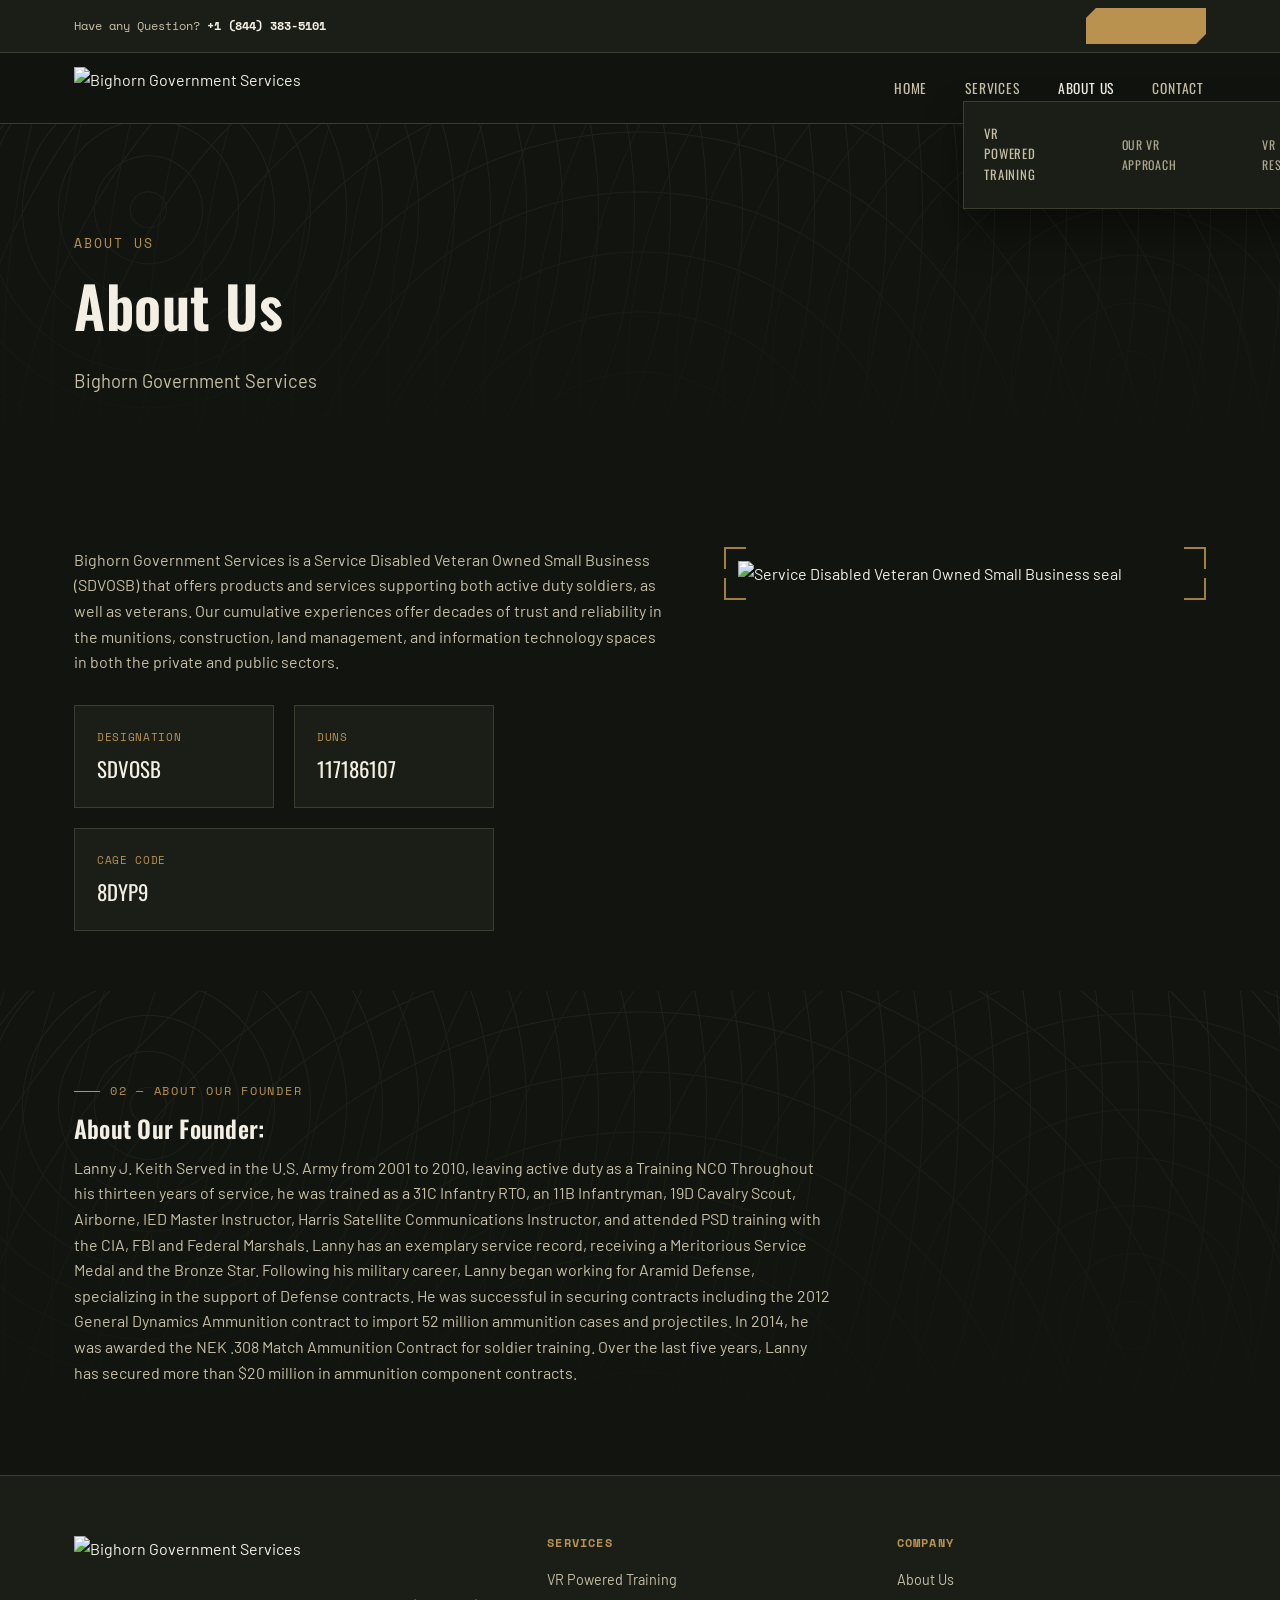
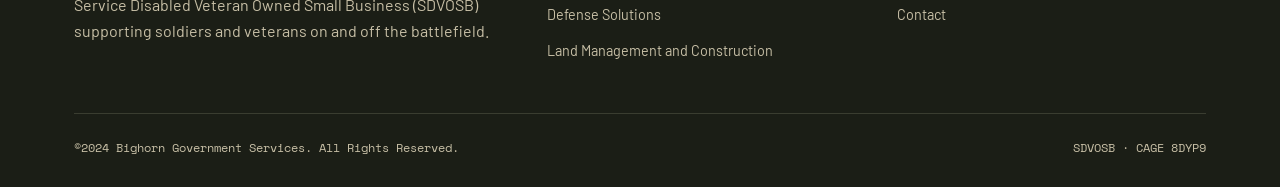
==== site/about-us.html @ 2b909443 "Bighorn v1: engagement scaffold + full mockup (8 pages, restyle only, verbatim copy)" ====
<!doctype html>
<html lang="en">
<head>
<meta charset="UTF-8">
<meta name="viewport" content="width=device-width, initial-scale=1">
<title>About Us &#8211; Bighorn Government Services</title>
<link rel="icon" href="https://bighorngov.com/wp-content/uploads/2019/12/favicon.png">
<link rel="stylesheet" href="assets/css/style.css">
</head>
<body>
  <div class="topbar">
    <div class="container">
      <span>Have any Question? <strong style="color:var(--paper)">+1 (844) 383-5101</strong></span>
      <a href="contact.html" class="btn btn-primary" style="padding:8px 16px;font-size:0.7rem;">Contact Us</a>
    </div>
  </div>
  <header class="site-header">
    <div class="container">
      <a href="index.html" class="brand">
        <img src="https://bighorngov.com/wp-content/uploads/2019/12/Bighorn-Site-Logo.png" alt="Bighorn Government Services">
      </a>
      <button class="nav-toggle" aria-label="Toggle navigation" aria-expanded="false">MENU</button>
      <nav class="main-nav">
        <ul>
          <li><a href="index.html" class="">Home</a></li>
          <li class="has-flyout">
            <a href="vrpt.html" class="">Services</a>
            <ul class="flyout">
              <li><a href="vrpt.html" class="">VR Powered Training</a></li>
              <li><a href="our-vr-approach.html" class="sub ">Our VR Approach</a></li>
              <li><a href="vrr.html" class="sub ">VR Resources</a></li>
              <li><a href="defense-solutions.html" class="">Defense Solutions</a></li>
              <li><a href="construction-and-land-management.html" class="">Land Management and Construction</a></li>
            </ul>
          </li>
          <li><a href="about-us.html" class="active">About Us</a></li>
          <li><a href="contact.html" class="">Contact</a></li>
        </ul>
      </nav>
    </div>
  </header>


  <section class="hero topo">
    <div class="container">
      <div class="hero-kicker">About Us</div>
      <h1>About Us</h1>
      <p class="lede">Bighorn Government Services</p>
    </div>
  </section>

  <section class="section-tight">
    <div class="container two-col">
      <div>
        <p>Bighorn Government Services is a Service Disabled Veteran Owned Small Business (SDVOSB) that offers products and services supporting both active duty soldiers, as well as veterans. Our cumulative experiences offer decades of trust and reliability in the munitions, construction, land management, and information technology spaces in both the private and public sectors.</p>
        <div class="fact-grid" style="grid-template-columns:repeat(2,1fr);max-width:420px;">
          <div class="fact"><div class="fact-label">Designation</div><div class="fact-value">SDVOSB</div></div>
          <div class="fact"><div class="fact-label">DUNS</div><div class="fact-value">117186107</div></div>
          <div class="fact" style="grid-column:1/-1;"><div class="fact-label">CAGE Code</div><div class="fact-value">8DYP9</div></div>
        </div>
      </div>
      <div class="reticle">
        <span class="corner tl"></span><span class="corner tr"></span><span class="corner bl"></span><span class="corner br"></span>
        <img src="https://bighorngov.com/wp-content/uploads/2019/12/sdv-300x300.jpg" alt="Service Disabled Veteran Owned Small Business seal">
      </div>
    </div>
  </section>

  <section class="topo">
    <div class="container">
      <div class="sec-label">02 &mdash; About Our Founder</div>
      <h2>About Our Founder:</h2>
      <p style="max-width:760px;">Lanny J. Keith Served in the U.S. Army from 2001 to 2010, leaving active duty as a Training NCO Throughout his thirteen years of service, he was trained as a 31C Infantry RTO, an 11B Infantryman, 19D Cavalry Scout, Airborne, IED Master Instructor, Harris Satellite Communications Instructor, and attended PSD training with the CIA, FBI and Federal Marshals. Lanny has an exemplary service record, receiving a Meritorious Service Medal and the Bronze Star. Following his military career, Lanny began working for Aramid Defense, specializing in the support of Defense contracts. He was successful in securing contracts including the 2012 General Dynamics Ammunition contract to import 52 million ammunition cases and projectiles. In 2014, he was awarded the NEK .308 Match Ammunition Contract for soldier training. Over the last five years, Lanny has secured more than $20 million in ammunition component contracts.</p>
    </div>
  </section>

  <footer class="site-footer">
    <div class="container">
      <div class="footer-grid">
        <div>
          <img src="https://bighorngov.com/wp-content/uploads/2019/12/Bighorn-Site-Logo.png" alt="Bighorn Government Services" style="height:40px;margin-bottom:16px;">
          <p>Service Disabled Veteran Owned Small Business (SDVOSB) supporting soldiers and veterans on and off the battlefield.</p>
        </div>
        <div>
          <h4>Services</h4>
          <ul>
            <li><a href="vrpt.html">VR Powered Training</a></li>
            <li><a href="defense-solutions.html">Defense Solutions</a></li>
            <li><a href="construction-and-land-management.html">Land Management and Construction</a></li>
          </ul>
        </div>
        <div>
          <h4>Company</h4>
          <ul>
            <li><a href="about-us.html">About Us</a></li>
            <li><a href="contact.html">Contact</a></li>
          </ul>
        </div>
      </div>
      <div class="footer-bottom">
        <span>&copy;2024 Bighorn Government Services. All Rights Reserved.</span>
        <span>SDVOSB &middot; CAGE 8DYP9</span>
      </div>
    </div>
  </footer>
  <script src="assets/js/main.js"></script>
</body>
</html>
---- site/assets/css/style.css ----
/* ==========================================================================
   Bighorn Government Services — Design System
   "Field brief / survey map" — topo contour lines + targeting reticle
   ========================================================================== */

@import url('https://fonts.googleapis.com/css2?family=Oswald:wght@500;600;700&family=Barlow:wght@400;500;600&family=Space+Mono:wght@400;700&display=swap');

:root {
  --bg-deep: #12140F;
  --bg-panel: #1B1E16;
  --bg-panel-2: #21251A;
  --brass: #B9924F;
  --brass-bright: #D4AC6E;
  --sand: #C7BFA6;
  --paper: #F3EFE4;
  --rust: #A8461F;
  --rust-bright: #C0552A;
  --line: #3A3D30;
  --line-soft: rgba(199, 191, 166, 0.14);

  --font-display: 'Oswald', sans-serif;
  --font-body: 'Barlow', sans-serif;
  --font-mono: 'Space Mono', monospace;

  --cut: 10px;
  --max: 1180px;
}

* { box-sizing: border-box; }
html { scroll-behavior: smooth; }

body {
  margin: 0;
  background: var(--bg-deep);
  color: var(--paper);
  font-family: var(--font-body);
  font-size: 16px;
  line-height: 1.6;
  -webkit-font-smoothing: antialiased;
}

@media (prefers-reduced-motion: reduce) {
  html { scroll-behavior: auto; }
  * { animation-duration: 0.01ms !important; transition-duration: 0.01ms !important; }
}

img { max-width: 100%; display: block; }
a { color: inherit; text-decoration: none; }

h1, h2, h3, h4 {
  font-family: var(--font-display);
  font-weight: 600;
  margin: 0 0 0.5em;
  line-height: 1.15;
  color: var(--paper);
  letter-spacing: 0.01em;
}

p { margin: 0 0 1em; color: var(--sand); }
p:last-child { margin-bottom: 0; }

.container {
  max-width: var(--max);
  margin: 0 auto;
  padding: 0 24px;
}

/* Focus visibility */
a:focus-visible, button:focus-visible, input:focus-visible, textarea:focus-visible, select:focus-visible {
  outline: 2px solid var(--brass-bright);
  outline-offset: 3px;
}

/* --------------------------------------------------------------------------
   Section labels — field-manual numbering
   -------------------------------------------------------------------------- */
.sec-label {
  font-family: var(--font-mono);
  font-size: 0.78rem;
  letter-spacing: 0.14em;
  text-transform: uppercase;
  color: var(--brass);
  display: flex;
  align-items: center;
  gap: 10px;
  margin-bottom: 14px;
}
.sec-label::before {
  content: '';
  width: 26px;
  height: 1px;
  background: var(--brass);
  display: inline-block;
}

.eyebrow {
  font-family: var(--font-mono);
  font-size: 0.72rem;
  letter-spacing: 0.16em;
  text-transform: uppercase;
  color: var(--sand);
}

/* --------------------------------------------------------------------------
   Topo contour background — signature texture
   -------------------------------------------------------------------------- */
.topo {
  position: relative;
  isolation: isolate;
  overflow: hidden;
}
.topo::before {
  content: '';
  position: absolute;
  inset: -10%;
  z-index: -1;
  opacity: 0.10;
  background-image:
    repeating-radial-gradient(circle at 18% 28%, transparent 0px, transparent 17px, var(--sand) 18px, transparent 19px, transparent 36px),
    repeating-radial-gradient(circle at 82% 66%, transparent 0px, transparent 23px, var(--brass) 24px, transparent 25px, transparent 48px),
    repeating-radial-gradient(circle at 50% 100%, transparent 0px, transparent 30px, var(--sand) 31px, transparent 32px, transparent 60px);
}
.topo::after {
  content: '';
  position: absolute;
  inset: 0;
  z-index: -1;
  background: linear-gradient(180deg, rgba(18,20,15,0.2) 0%, var(--bg-deep) 92%);
}

/* --------------------------------------------------------------------------
   Targeting-reticle corner frame — the signature element
   -------------------------------------------------------------------------- */
.reticle {
  position: relative;
  padding: 14px;
}
.reticle .corner {
  position: absolute;
  width: 22px;
  height: 22px;
  border: 2px solid var(--brass);
  opacity: 0.85;
}
.reticle .corner.tl { top: 0; left: 0; border-right: none; border-bottom: none; }
.reticle .corner.tr { top: 0; right: 0; border-left: none; border-bottom: none; }
.reticle .corner.bl { bottom: 0; left: 0; border-right: none; border-top: none; }
.reticle .corner.br { bottom: 0; right: 0; border-left: none; border-top: none; }
.reticle .frame-inner {
  clip-path: polygon(var(--cut) 0, 100% 0, 100% calc(100% - var(--cut)), calc(100% - var(--cut)) 100%, 0 100%, 0 var(--cut));
  overflow: hidden;
  background: var(--bg-panel);
}

/* --------------------------------------------------------------------------
   Buttons
   -------------------------------------------------------------------------- */
.btn {
  display: inline-flex;
  align-items: center;
  gap: 10px;
  font-family: var(--font-display);
  font-weight: 600;
  font-size: 0.85rem;
  letter-spacing: 0.08em;
  text-transform: uppercase;
  padding: 15px 28px;
  border: 1px solid transparent;
  clip-path: polygon(10px 0, 100% 0, 100% calc(100% - 10px), calc(100% - 10px) 100%, 0 100%, 0 10px);
  cursor: pointer;
  transition: background 0.2s ease, color 0.2s ease, border-color 0.2s ease, transform 0.15s ease;
}
.btn-primary { background: var(--brass); color: var(--bg-deep); }
.btn-primary:hover { background: var(--brass-bright); transform: translateY(-1px); }
.btn-outline { background: transparent; color: var(--paper); border-color: var(--sand); }
.btn-outline:hover { border-color: var(--brass); color: var(--brass-bright); }
.btn-rust { background: var(--rust); color: var(--paper); }
.btn-rust:hover { background: var(--rust-bright); }
.btn::after { content: '\2192'; font-family: var(--font-body); }

/* --------------------------------------------------------------------------
   Header / Nav
   -------------------------------------------------------------------------- */
.topbar {
  background: var(--bg-panel);
  border-bottom: 1px solid var(--line);
  font-family: var(--font-mono);
  font-size: 0.78rem;
}
.topbar .container {
  display: flex;
  justify-content: space-between;
  align-items: center;
  padding-top: 8px;
  padding-bottom: 8px;
  color: var(--sand);
}
.topbar a { color: var(--brass); }

.site-header {
  position: sticky;
  top: 0;
  z-index: 50;
  background: rgba(18, 20, 15, 0.94);
  backdrop-filter: blur(6px);
  border-bottom: 1px solid var(--line);
}
.site-header .container {
  display: flex;
  align-items: center;
  justify-content: space-between;
  padding-top: 14px;
  padding-bottom: 14px;
  gap: 24px;
}
.brand { display: flex; align-items: center; gap: 12px; }
.brand img { height: 42px; width: auto; }

.nav-toggle {
  display: none;
  background: transparent;
  border: 1px solid var(--line);
  color: var(--paper);
  padding: 8px 10px;
  font-family: var(--font-mono);
  cursor: pointer;
}

.main-nav ul {
  list-style: none;
  display: flex;
  align-items: center;
  gap: 34px;
  margin: 0;
  padding: 0;
}
.main-nav > ul { position: relative; }
.main-nav a {
  font-family: var(--font-display);
  font-size: 0.85rem;
  letter-spacing: 0.06em;
  text-transform: uppercase;
  color: var(--sand);
  padding: 6px 2px;
  border-bottom: 2px solid transparent;
  transition: color 0.2s ease, border-color 0.2s ease;
}
.main-nav a:hover, .main-nav a.active { color: var(--paper); border-color: var(--brass); }

.has-flyout { position: relative; }
.flyout {
  display: none;
  position: absolute;
  top: 100%;
  left: 0;
  margin-top: 14px;
  background: var(--bg-panel);
  border: 1px solid var(--line);
  min-width: 260px;
  padding: 10px 0;
  box-shadow: 0 20px 40px rgba(0,0,0,0.4);
}
.has-flyout:hover .flyout,
.has-flyout:focus-within .flyout { display: block; }
.flyout li { width: 100%; }
.flyout a {
  display: block;
  padding: 12px 20px;
  border-bottom: none;
  font-size: 0.8rem;
}
.flyout a:hover { background: var(--bg-panel-2); }
.flyout .sub { padding-left: 32px; opacity: 0.85; font-size: 0.75rem; }

.header-cta { display: flex; align-items: center; gap: 20px; }
.header-phone { font-family: var(--font-mono); font-size: 0.85rem; color: var(--sand); white-space: nowrap; }

/* --------------------------------------------------------------------------
   Hero
   -------------------------------------------------------------------------- */
.hero {
  padding: 110px 0 90px;
  position: relative;
}
.hero-kicker {
  font-family: var(--font-mono);
  color: var(--brass);
  letter-spacing: 0.16em;
  text-transform: uppercase;
  font-size: 0.8rem;
  margin-bottom: 18px;
}
.hero h1 {
  font-size: clamp(2.3rem, 5vw, 3.6rem);
  max-width: 820px;
}
.hero .lede {
  max-width: 620px;
  font-size: 1.15rem;
  color: var(--sand);
}
.hero-actions { display: flex; gap: 16px; margin-top: 34px; flex-wrap: wrap; }
.hero-badge-row { display: flex; gap: 40px; margin-top: 56px; flex-wrap: wrap; }
.hero-badge { font-family: var(--font-mono); font-size: 0.78rem; color: var(--sand); border-left: 2px solid var(--brass); padding-left: 14px; }

/* --------------------------------------------------------------------------
   Pillar / service cards
   -------------------------------------------------------------------------- */
.pillars {
  display: grid;
  grid-template-columns: repeat(3, 1fr);
  gap: 24px;
}
.pillar {
  background: var(--bg-panel);
  border: 1px solid var(--line);
  clip-path: polygon(var(--cut) 0, 100% 0, 100% calc(100% - var(--cut)), calc(100% - var(--cut)) 100%, 0 100%, 0 var(--cut));
  padding: 34px 30px;
  display: flex;
  flex-direction: column;
  gap: 14px;
}
.pillar img { width: 46px; height: 46px; object-fit: contain; margin-bottom: 6px; }
.pillar h3 { font-size: 1.3rem; }
.pillar .naics {
  font-family: var(--font-mono);
  font-size: 0.72rem;
  color: var(--brass);
  letter-spacing: 0.04em;
  margin-top: auto;
  padding-top: 14px;
  border-top: 1px solid var(--line);
}
.pillar a.pillar-link {
  font-family: var(--font-display);
  font-size: 0.78rem;
  letter-spacing: 0.08em;
  text-transform: uppercase;
  color: var(--paper);
}
.pillar a.pillar-link::after { content: ' \2192'; color: var(--brass); }

/* --------------------------------------------------------------------------
   Generic sections / panels
   -------------------------------------------------------------------------- */
section { padding: 90px 0; }
.section-tight { padding: 60px 0; }
.panel {
  background: var(--bg-panel);
  border: 1px solid var(--line);
  padding: 48px;
  clip-path: polygon(var(--cut) 0, 100% 0, 100% calc(100% - var(--cut)), calc(100% - var(--cut)) 100%, 0 100%, 0 var(--cut));
}

.two-col {
  display: grid;
  grid-template-columns: 1.1fr 0.9fr;
  gap: 60px;
  align-items: start;
}

.bullet-list { list-style: none; margin: 0; padding: 0; display: grid; gap: 12px; }
.bullet-list li {
  color: var(--sand);
  padding-left: 22px;
  position: relative;
}
.bullet-list li::before {
  content: '';
  position: absolute;
  left: 0;
  top: 9px;
  width: 8px;
  height: 8px;
  background: var(--brass);
  clip-path: polygon(50% 0, 100% 50%, 50% 100%, 0 50%);
}

.divider { height: 1px; background: var(--line); margin: 60px 0; border: none; }

/* --------------------------------------------------------------------------
   Tabs (VR Powered Training "why VR" section)
   -------------------------------------------------------------------------- */
.tabs { border-top: 1px solid var(--line); margin-top: 40px; }
.tab-list { display: flex; gap: 4px; flex-wrap: wrap; margin-top: -1px; }
.tab-btn {
  font-family: var(--font-display);
  font-size: 0.82rem;
  letter-spacing: 0.04em;
  text-transform: uppercase;
  background: transparent;
  border: none;
  border-top: 3px solid transparent;
  color: var(--sand);
  padding: 20px 22px 20px 0;
  cursor: pointer;
  text-align: left;
}
.tab-btn.active { color: var(--brass-bright); border-top-color: var(--brass); }
.tab-panels { padding: 26px 0 0; max-width: 640px; }
.tab-panel { display: none; }
.tab-panel.active { display: block; }

/* --------------------------------------------------------------------------
   Stat counters
   -------------------------------------------------------------------------- */
.stat-row {
  display: grid;
  grid-template-columns: repeat(3, 1fr);
  gap: 24px;
  margin-top: 40px;
}
.stat {
  text-align: center;
  border: 1px solid var(--line);
  padding: 34px 20px;
  background: var(--bg-panel);
}
.stat .num {
  font-family: var(--font-display);
  font-size: 3rem;
  color: var(--brass);
  font-weight: 700;
}
.stat .label { font-family: var(--font-mono); font-size: 0.78rem; color: var(--sand); text-transform: uppercase; letter-spacing: 0.06em; margin-top: 8px; }

/* --------------------------------------------------------------------------
   Process steps (Our VR Approach)
   -------------------------------------------------------------------------- */
.steps { display: grid; gap: 0; margin-top: 20px; }
.step {
  display: grid;
  grid-template-columns: 90px 1fr;
  gap: 28px;
  padding: 34px 0;
  border-bottom: 1px solid var(--line);
}
.step:first-child { border-top: 1px solid var(--line); }
.step .step-num { font-family: var(--font-mono); font-size: 1.6rem; color: var(--brass); }
.step h3 { font-size: 1.25rem; margin-bottom: 10px; }

/* --------------------------------------------------------------------------
   Resource cards (VR Resources)
   -------------------------------------------------------------------------- */
.resource-grid {
  display: grid;
  grid-template-columns: repeat(3, 1fr);
  gap: 26px;
  margin-top: 40px;
}
.resource-card {
  background: var(--bg-panel);
  border: 1px solid var(--line);
  display: flex;
  flex-direction: column;
}
.resource-card img { aspect-ratio: 4/3; object-fit: cover; width: 100%; }
.resource-card .rc-body { padding: 22px; display: flex; flex-direction: column; gap: 10px; flex: 1; }
.resource-card .rc-date { font-family: var(--font-mono); font-size: 0.7rem; color: var(--brass); text-transform: uppercase; }
.resource-card h3 { font-size: 1.05rem; }
.resource-card .rc-link { margin-top: auto; font-family: var(--font-display); font-size: 0.75rem; letter-spacing: 0.08em; text-transform: uppercase; color: var(--brass); }

/* --------------------------------------------------------------------------
   Quote / closing band
   -------------------------------------------------------------------------- */
.quote-band { text-align: center; }
.quote-band .eyebrow { display: block; margin-bottom: 12px; }
.quote-band h2 { font-size: clamp(1.7rem, 3.4vw, 2.4rem); max-width: 760px; margin: 0 auto 22px; }
.quote-band p { max-width: 680px; margin: 0 auto; }
.quote-band img { margin: 40px auto 0; width: 120px; }

/* --------------------------------------------------------------------------
   About / team-style facts
   -------------------------------------------------------------------------- */
.fact-grid { display: grid; grid-template-columns: repeat(3, 1fr); gap: 20px; margin: 30px 0 0; }
.fact { border: 1px solid var(--line); padding: 22px; background: var(--bg-panel); }
.fact .fact-label { font-family: var(--font-mono); font-size: 0.7rem; color: var(--brass); text-transform: uppercase; letter-spacing: 0.06em; }
.fact .fact-value { font-family: var(--font-display); font-size: 1.3rem; margin-top: 6px; }

/* --------------------------------------------------------------------------
   Contact page
   -------------------------------------------------------------------------- */
.contact-grid { display: grid; grid-template-columns: 0.9fr 1.1fr; gap: 60px; }
.contact-info-list { display: grid; gap: 26px; margin-top: 30px; }
.contact-info-list .ci-label { font-family: var(--font-mono); font-size: 0.72rem; color: var(--brass); text-transform: uppercase; letter-spacing: 0.08em; margin-bottom: 6px; }
.contact-info-list .ci-value { font-family: var(--font-display); font-size: 1.15rem; }

.map-frame { border: 1px solid var(--line); margin-top: 30px; }
.map-frame iframe { width: 100%; height: 260px; border: 0; filter: grayscale(0.4) invert(0.92) contrast(0.9); }

.form-field { margin-bottom: 20px; }
.form-field label {
  display: block;
  font-family: var(--font-mono);
  font-size: 0.72rem;
  letter-spacing: 0.08em;
  text-transform: uppercase;
  color: var(--sand);
  margin-bottom: 8px;
}
.form-field input, .form-field textarea, .form-field select {
  width: 100%;
  background: var(--bg-deep);
  border: 1px solid var(--line);
  color: var(--paper);
  padding: 13px 14px;
  font-family: var(--font-body);
  font-size: 0.95rem;
}
.form-field textarea { resize: vertical; min-height: 120px; }
.checkbox-row { display: flex; flex-wrap: wrap; gap: 18px; }
.checkbox-row label {
  display: flex;
  align-items: center;
  gap: 8px;
  font-family: var(--font-body);
  font-size: 0.9rem;
  color: var(--sand);
  text-transform: none;
  letter-spacing: 0;
}

/* --------------------------------------------------------------------------
   Footer
   -------------------------------------------------------------------------- */
.site-footer {
  border-top: 1px solid var(--line);
  padding: 60px 0 30px;
  background: var(--bg-panel);
}
.footer-grid {
  display: grid;
  grid-template-columns: 1.4fr 1fr 1fr;
  gap: 40px;
}
.footer-grid h4 {
  font-family: var(--font-mono);
  font-size: 0.75rem;
  letter-spacing: 0.1em;
  text-transform: uppercase;
  color: var(--brass);
  margin-bottom: 16px;
}
.footer-grid ul { list-style: none; margin: 0; padding: 0; display: grid; gap: 10px; }
.footer-grid a { color: var(--sand); font-size: 0.9rem; }
.footer-grid a:hover { color: var(--brass-bright); }
.footer-bottom {
  margin-top: 50px;
  padding-top: 24px;
  border-top: 1px solid var(--line);
  font-family: var(--font-mono);
  font-size: 0.75rem;
  color: var(--sand);
  display: flex;
  justify-content: space-between;
  flex-wrap: wrap;
  gap: 10px;
}

/* --------------------------------------------------------------------------
   Responsive
   -------------------------------------------------------------------------- */
@media (max-width: 980px) {
  .pillars, .stat-row, .resource-grid, .fact-grid { grid-template-columns: 1fr 1fr; }
  .two-col, .contact-grid, .footer-grid { grid-template-columns: 1fr; }
  .footer-grid { gap: 30px; }
}

@media (max-width: 760px) {
  .nav-toggle { display: inline-block; }
  .main-nav {
    display: none;
    position: absolute;
    top: 100%;
    left: 0;
    right: 0;
    background: var(--bg-panel);
    border-bottom: 1px solid var(--line);
    padding: 10px 24px 24px;
  }
  .main-nav.open { display: block; }
  .main-nav ul { flex-direction: column; align-items: flex-start; gap: 4px; }
  .main-nav > ul > li { width: 100%; }
  .main-nav a { display: block; padding: 12px 0; }
  .has-flyout .flyout { display: none; position: static; border: none; background: transparent; margin: 0 0 0 14px; padding: 0; }
  .has-flyout.open .flyout { display: block; }
  .header-phone { display: none; }
  .pillars, .stat-row, .resource-grid, .fact-grid { grid-template-columns: 1fr; }
  .step { grid-template-columns: 50px 1fr; }
  .hero { padding: 70px 0 60px; }
  section { padding: 60px 0; }
  .panel { padding: 28px; }
}
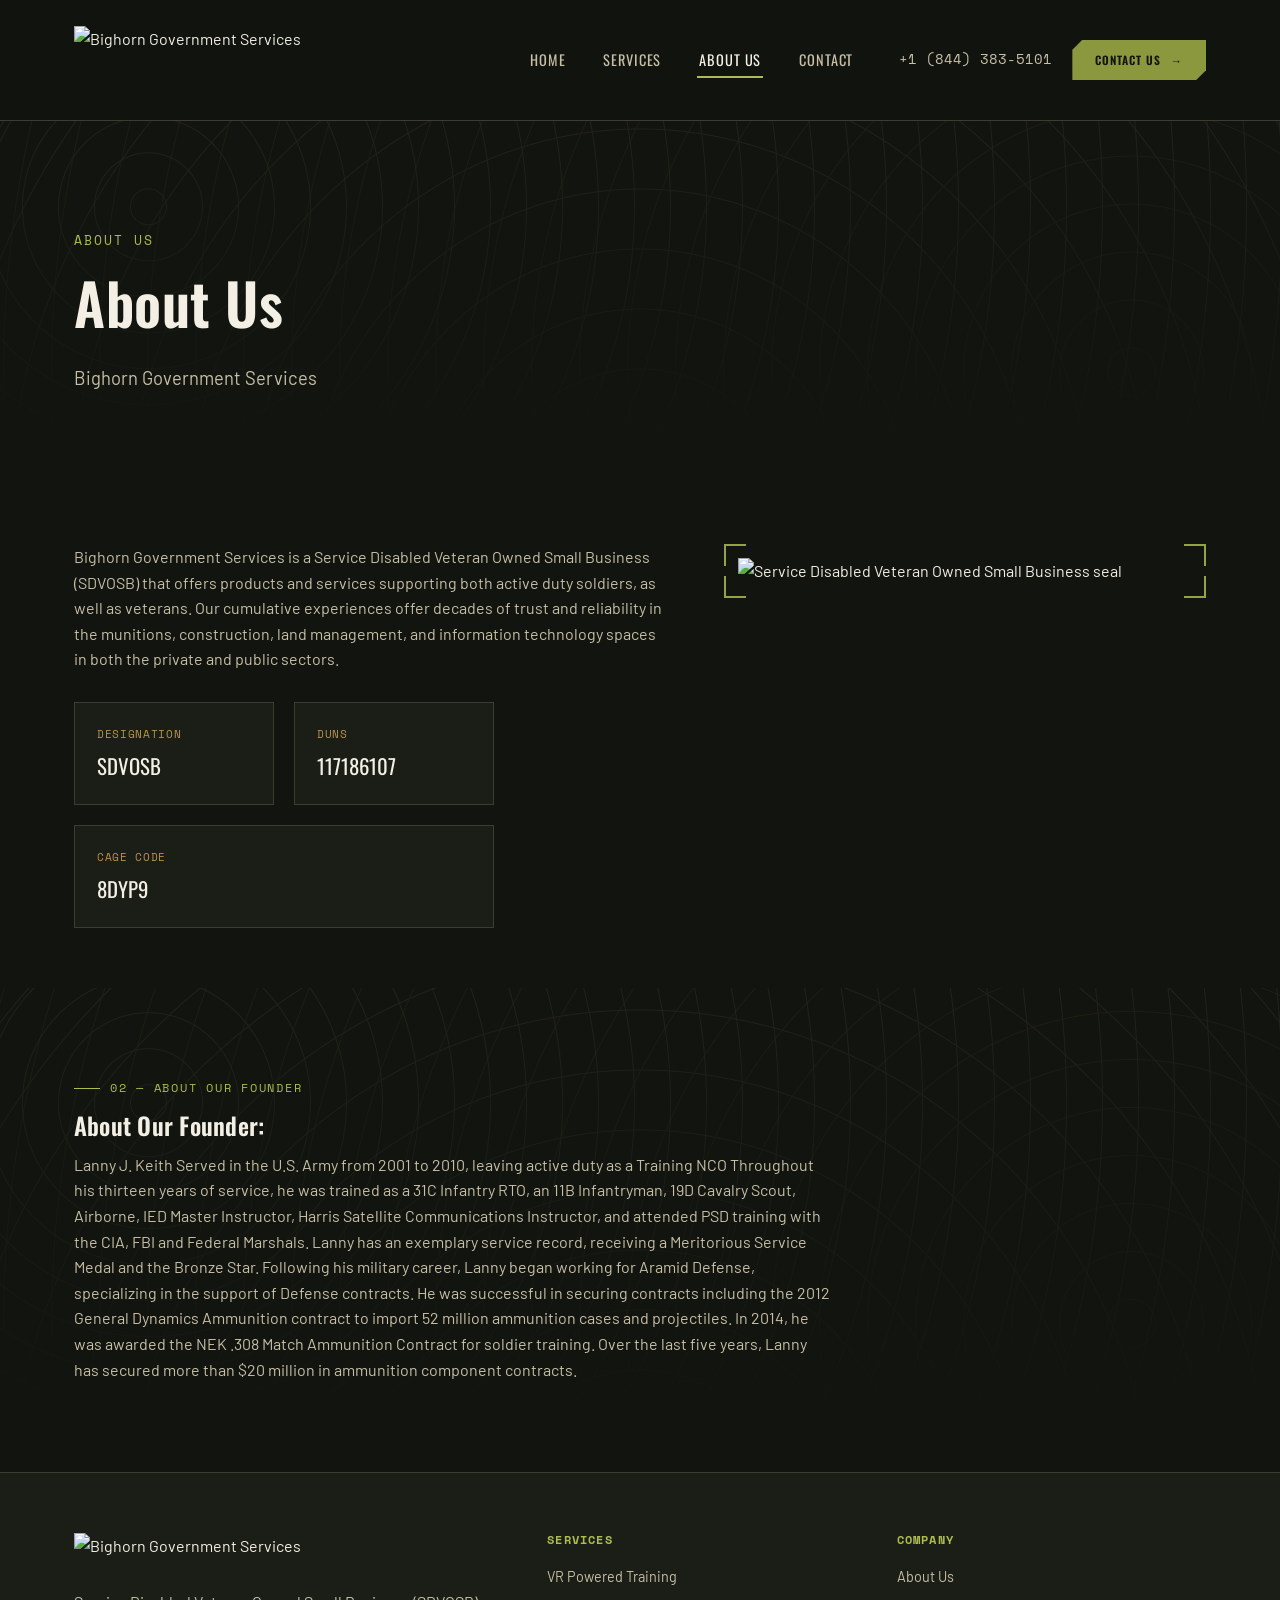
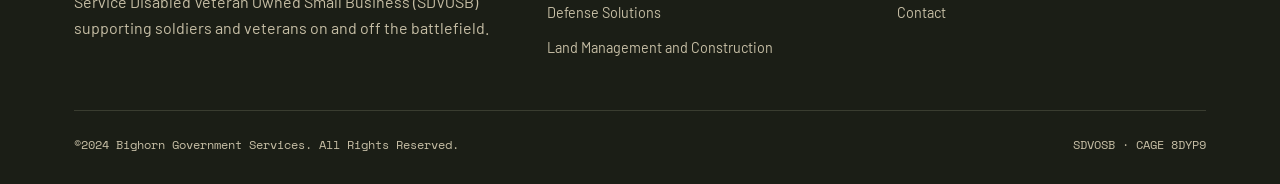
==== commit 30e60ea6: "Fix real flyout bug (CSS specificity), remove Have any Question topbar, enlarge header/logo" ====
--- a/site/about-us.html
+++ b/site/about-us.html
@@ -8,18 +8,13 @@
 <link rel="stylesheet" href="assets/css/style.css">
 </head>
 <body>
-  <div class="topbar">
-    <div class="container">
-      <span>Have any Question? <strong style="color:var(--paper)">+1 (844) 383-5101</strong></span>
-      <a href="contact.html" class="btn btn-primary" style="padding:8px 16px;font-size:0.7rem;">Contact Us</a>
-    </div>
-  </div>
   <header class="site-header">
     <div class="container">
       <a href="index.html" class="brand">
         <img src="https://bighorngov.com/wp-content/uploads/2019/12/Bighorn-Site-Logo.png" alt="Bighorn Government Services">
       </a>
       <button class="nav-toggle" aria-label="Toggle navigation" aria-expanded="false">MENU</button>
+      <div class="nav-cta-wrap">
       <nav class="main-nav">
         <ul>
           <li><a href="index.html" class="">Home</a></li>
@@ -37,6 +32,11 @@
           <li><a href="contact.html" class="">Contact</a></li>
         </ul>
       </nav>
+        <div class="header-cta">
+          <span class="header-phone">+1 (844) 383-5101</span>
+          <a href="contact.html" class="btn btn-primary" style="padding:10px 22px;font-size:0.72rem;">Contact Us</a>
+        </div>
+      </div>
     </div>
   </header>
 
--- a/site/assets/css/style.css
+++ b/site/assets/css/style.css
@@ -11,8 +11,14 @@
   --bg-panel-2: #21251A;
   --brass: #B9924F;
   --brass-bright: #D4AC6E;
+  --olive: #8C983E;      /* pulled from the client's real logo pixels (#505028 dominant) */
+  --olive-bright: #ADBC4E;
+  --olive-deep: #404521;
   --sand: #C7BFA6;
   --paper: #F3EFE4;
+  --ink: #1E2016;         /* headings on light sections */
+  --ink-soft: #565A46;    /* body text on light sections */
+  --olive-on-light: #5E6827; /* same hue as --olive, darkened for 5.2:1 contrast on paper */
   --rust: #A8461F;
   --rust-bright: #C0552A;
   --line: #3A3D30;
@@ -67,7 +73,7 @@
 
 /* Focus visibility */
 a:focus-visible, button:focus-visible, input:focus-visible, textarea:focus-visible, select:focus-visible {
-  outline: 2px solid var(--brass-bright);
+  outline: 2px solid var(--olive-bright);
   outline-offset: 3px;
 }
 
@@ -79,7 +85,7 @@
   font-size: 0.78rem;
   letter-spacing: 0.14em;
   text-transform: uppercase;
-  color: var(--brass);
+  color: var(--olive-bright);
   display: flex;
   align-items: center;
   gap: 10px;
@@ -89,7 +95,7 @@
   content: '';
   width: 26px;
   height: 1px;
-  background: var(--brass);
+  background: var(--olive-bright);
   display: inline-block;
 }
 
@@ -117,7 +123,7 @@
   opacity: 0.10;
   background-image:
     repeating-radial-gradient(circle at 18% 28%, transparent 0px, transparent 17px, var(--sand) 18px, transparent 19px, transparent 36px),
-    repeating-radial-gradient(circle at 82% 66%, transparent 0px, transparent 23px, var(--brass) 24px, transparent 25px, transparent 48px),
+    repeating-radial-gradient(circle at 82% 66%, transparent 0px, transparent 23px, var(--olive) 24px, transparent 25px, transparent 48px),
     repeating-radial-gradient(circle at 50% 100%, transparent 0px, transparent 30px, var(--sand) 31px, transparent 32px, transparent 60px);
 }
 .topo::after {
@@ -129,6 +135,23 @@
 }
 
 /* --------------------------------------------------------------------------
+   Light "paper" section — experiment: does green pop more here or on dark?
+   Clean, textureless, warm off-white. Contrast-checked, not eyeballed:
+   olive-on-light hits 5.2:1 on paper (dark --olive fails at 2-3:1 on light).
+   -------------------------------------------------------------------------- */
+.section-light {
+  background: var(--paper);
+  color: var(--ink);
+}
+.section-light h1, .section-light h2, .section-light h3, .section-light h4 { color: var(--ink); }
+.section-light p { color: var(--ink-soft); }
+.section-light .eyebrow,
+.section-light .sec-label { color: var(--olive-on-light); }
+.section-light .sec-label::before { background: var(--olive-on-light); }
+.section-light .btn-primary { background: var(--olive-on-light); color: var(--paper); }
+.section-light .btn-primary:hover { background: var(--ink); }
+
+/* --------------------------------------------------------------------------
    Targeting-reticle corner frame — the signature element
    -------------------------------------------------------------------------- */
 .reticle {
@@ -139,7 +162,7 @@
   position: absolute;
   width: 22px;
   height: 22px;
-  border: 2px solid var(--brass);
+  border: 2px solid var(--olive-bright);
   opacity: 0.85;
 }
 .reticle .corner.tl { top: 0; left: 0; border-right: none; border-bottom: none; }
@@ -170,10 +193,10 @@
   cursor: pointer;
   transition: background 0.2s ease, color 0.2s ease, border-color 0.2s ease, transform 0.15s ease;
 }
-.btn-primary { background: var(--brass); color: var(--bg-deep); }
-.btn-primary:hover { background: var(--brass-bright); transform: translateY(-1px); }
+.btn-primary { background: var(--olive); color: var(--bg-deep); }
+.btn-primary:hover { background: var(--olive-bright); transform: translateY(-1px); }
 .btn-outline { background: transparent; color: var(--paper); border-color: var(--sand); }
-.btn-outline:hover { border-color: var(--brass); color: var(--brass-bright); }
+.btn-outline:hover { border-color: var(--olive-bright); color: var(--olive-bright); }
 .btn-rust { background: var(--rust); color: var(--paper); }
 .btn-rust:hover { background: var(--rust-bright); }
 .btn::after { content: '\2192'; font-family: var(--font-body); }
@@ -181,27 +204,11 @@
 /* --------------------------------------------------------------------------
    Header / Nav
    -------------------------------------------------------------------------- */
-.topbar {
-  background: var(--bg-panel);
-  border-bottom: 1px solid var(--line);
-  font-family: var(--font-mono);
-  font-size: 0.78rem;
-}
-.topbar .container {
-  display: flex;
-  justify-content: space-between;
-  align-items: center;
-  padding-top: 8px;
-  padding-bottom: 8px;
-  color: var(--sand);
-}
-.topbar a { color: var(--brass); }
-
 .site-header {
   position: sticky;
   top: 0;
   z-index: 50;
-  background: rgba(18, 20, 15, 0.94);
+  background: rgba(18, 20, 15, 0.96);
   backdrop-filter: blur(6px);
   border-bottom: 1px solid var(--line);
 }
@@ -209,12 +216,14 @@
   display: flex;
   align-items: center;
   justify-content: space-between;
-  padding-top: 14px;
-  padding-bottom: 14px;
+  padding-top: 26px;
+  padding-bottom: 26px;
   gap: 24px;
 }
 .brand { display: flex; align-items: center; gap: 12px; }
-.brand img { height: 42px; width: auto; }
+.brand img { height: 68px; width: auto; }
+
+.nav-cta-wrap { display: flex; align-items: center; gap: 44px; }
 
 .nav-toggle {
   display: none;
@@ -226,18 +235,18 @@
   cursor: pointer;
 }
 
-.main-nav ul {
+.main-nav > ul {
   list-style: none;
   display: flex;
   align-items: center;
   gap: 34px;
   margin: 0;
   padding: 0;
-}
-.main-nav > ul { position: relative; }
+  position: relative;
+}
 .main-nav a {
   font-family: var(--font-display);
-  font-size: 0.85rem;
+  font-size: 0.9rem;
   letter-spacing: 0.06em;
   text-transform: uppercase;
   color: var(--sand);
@@ -245,22 +254,23 @@
   border-bottom: 2px solid transparent;
   transition: color 0.2s ease, border-color 0.2s ease;
 }
-.main-nav a:hover, .main-nav a.active { color: var(--paper); border-color: var(--brass); }
+.main-nav a:hover, .main-nav a.active { color: var(--paper); border-color: var(--olive-bright); }
 
 .has-flyout { position: relative; }
 .flyout {
   display: none;
+  list-style: none;
+  margin: 14px 0 0;
   position: absolute;
   top: 100%;
   left: 0;
-  margin-top: 14px;
   background: var(--bg-panel);
   border: 1px solid var(--line);
   min-width: 260px;
   padding: 10px 0;
   box-shadow: 0 20px 40px rgba(0,0,0,0.4);
 }
-.has-flyout:hover .flyout,
+.has-flyout.open .flyout,
 .has-flyout:focus-within .flyout { display: block; }
 .flyout li { width: 100%; }
 .flyout a {
@@ -284,7 +294,7 @@
 }
 .hero-kicker {
   font-family: var(--font-mono);
-  color: var(--brass);
+  color: var(--olive-bright);
   letter-spacing: 0.16em;
   text-transform: uppercase;
   font-size: 0.8rem;
@@ -301,7 +311,7 @@
 }
 .hero-actions { display: flex; gap: 16px; margin-top: 34px; flex-wrap: wrap; }
 .hero-badge-row { display: flex; gap: 40px; margin-top: 56px; flex-wrap: wrap; }
-.hero-badge { font-family: var(--font-mono); font-size: 0.78rem; color: var(--sand); border-left: 2px solid var(--brass); padding-left: 14px; }
+.hero-badge { font-family: var(--font-mono); font-size: 0.78rem; color: var(--sand); border-left: 2px solid var(--olive-bright); padding-left: 14px; }
 
 /* --------------------------------------------------------------------------
    Pillar / service cards
@@ -338,7 +348,7 @@
   text-transform: uppercase;
   color: var(--paper);
 }
-.pillar a.pillar-link::after { content: ' \2192'; color: var(--brass); }
+.pillar a.pillar-link::after { content: ' \2192'; color: var(--olive-bright); }
 
 /* --------------------------------------------------------------------------
    Generic sections / panels
@@ -372,7 +382,7 @@
   top: 9px;
   width: 8px;
   height: 8px;
-  background: var(--brass);
+  background: var(--olive-bright);
   clip-path: polygon(50% 0, 100% 50%, 50% 100%, 0 50%);
 }
 
@@ -396,7 +406,7 @@
   cursor: pointer;
   text-align: left;
 }
-.tab-btn.active { color: var(--brass-bright); border-top-color: var(--brass); }
+.tab-btn.active { color: var(--olive-bright); border-top-color: var(--olive-bright); }
 .tab-panels { padding: 26px 0 0; max-width: 640px; }
 .tab-panel { display: none; }
 .tab-panel.active { display: block; }
@@ -419,7 +429,7 @@
 .stat .num {
   font-family: var(--font-display);
   font-size: 3rem;
-  color: var(--brass);
+  color: var(--olive-bright);
   font-weight: 700;
 }
 .stat .label { font-family: var(--font-mono); font-size: 0.78rem; color: var(--sand); text-transform: uppercase; letter-spacing: 0.06em; margin-top: 8px; }
@@ -538,12 +548,12 @@
   font-size: 0.75rem;
   letter-spacing: 0.1em;
   text-transform: uppercase;
-  color: var(--brass);
+  color: var(--olive-bright);
   margin-bottom: 16px;
 }
 .footer-grid ul { list-style: none; margin: 0; padding: 0; display: grid; gap: 10px; }
 .footer-grid a { color: var(--sand); font-size: 0.9rem; }
-.footer-grid a:hover { color: var(--brass-bright); }
+.footer-grid a:hover { color: var(--olive-bright); }
 .footer-bottom {
   margin-top: 50px;
   padding-top: 24px;
@@ -584,7 +594,7 @@
   .main-nav a { display: block; padding: 12px 0; }
   .has-flyout .flyout { display: none; position: static; border: none; background: transparent; margin: 0 0 0 14px; padding: 0; }
   .has-flyout.open .flyout { display: block; }
-  .header-phone { display: none; }
+  .header-cta { display: none; }
   .pillars, .stat-row, .resource-grid, .fact-grid { grid-template-columns: 1fr; }
   .step { grid-template-columns: 50px 1fr; }
   .hero { padding: 70px 0 60px; }
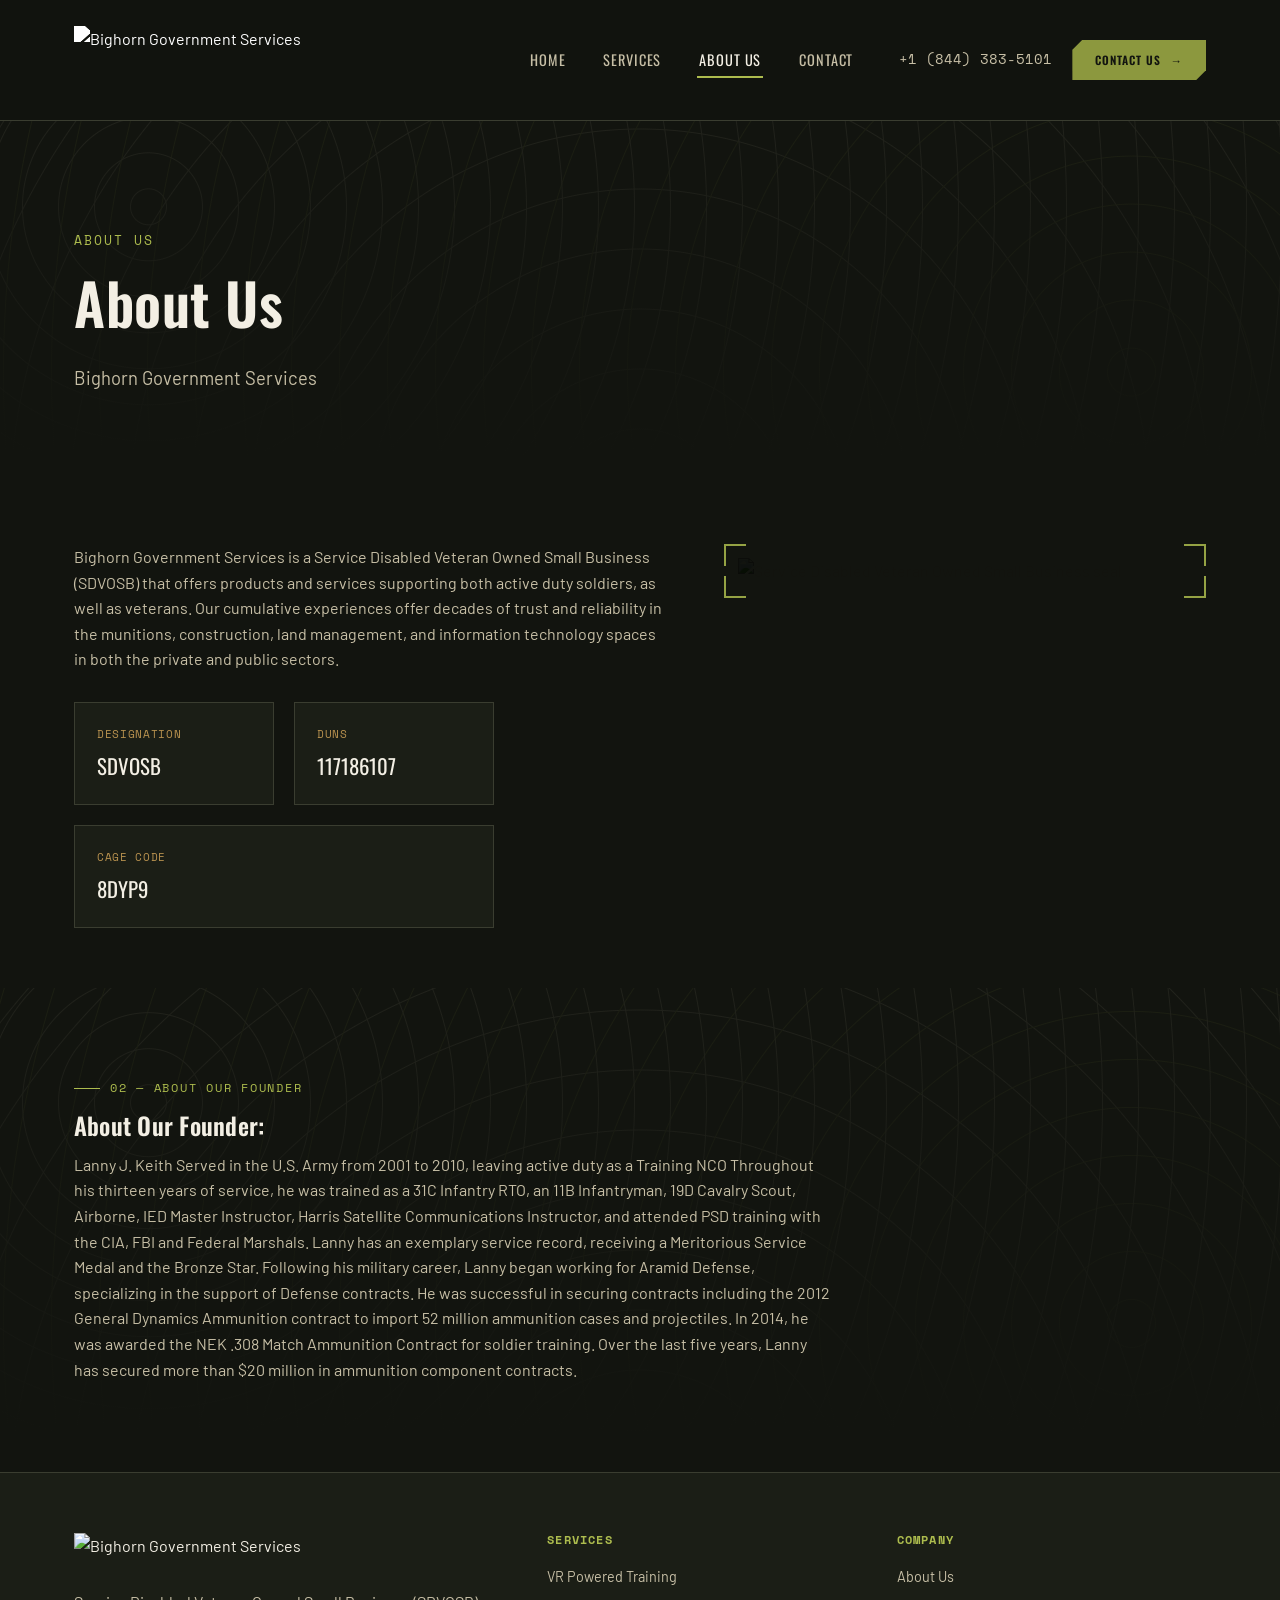
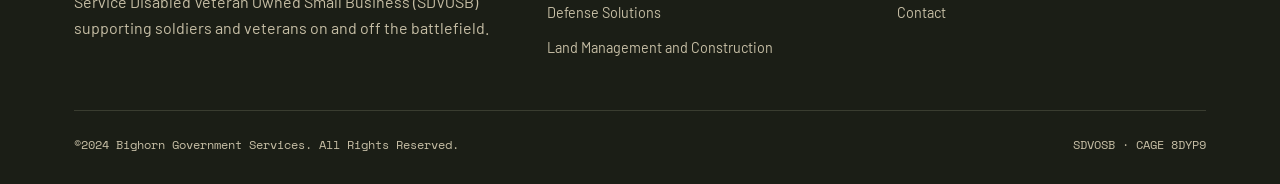
==== commit 4c9bb22f: "Remove white box background from SDVOSB seal (multiply blend, both placements)" ====
--- a/site/about-us.html
+++ b/site/about-us.html
@@ -61,7 +61,7 @@
       </div>
       <div class="reticle">
         <span class="corner tl"></span><span class="corner tr"></span><span class="corner bl"></span><span class="corner br"></span>
-        <img src="https://bighorngov.com/wp-content/uploads/2019/12/sdv-300x300.jpg" alt="Service Disabled Veteran Owned Small Business seal">
+        <img class="badge-clean" src="https://bighorngov.com/wp-content/uploads/2019/12/sdv-300x300.jpg" alt="Service Disabled Veteran Owned Small Business seal">
       </div>
     </div>
   </section>
--- a/site/assets/css/style.css
+++ b/site/assets/css/style.css
@@ -221,7 +221,12 @@
   gap: 24px;
 }
 .brand { display: flex; align-items: center; gap: 12px; }
-.brand img { height: 68px; width: auto; }
+.brand img { height: 68px; width: auto; filter: brightness(0) invert(1); }
+
+/* SDVOSB seal is a JPG with a baked-in white square background — multiply
+   blend drops the white against whatever section it sits on (dark or
+   light) without needing a real transparent source file. */
+.badge-clean { mix-blend-mode: multiply; }
 
 .nav-cta-wrap { display: flex; align-items: center; gap: 44px; }
 
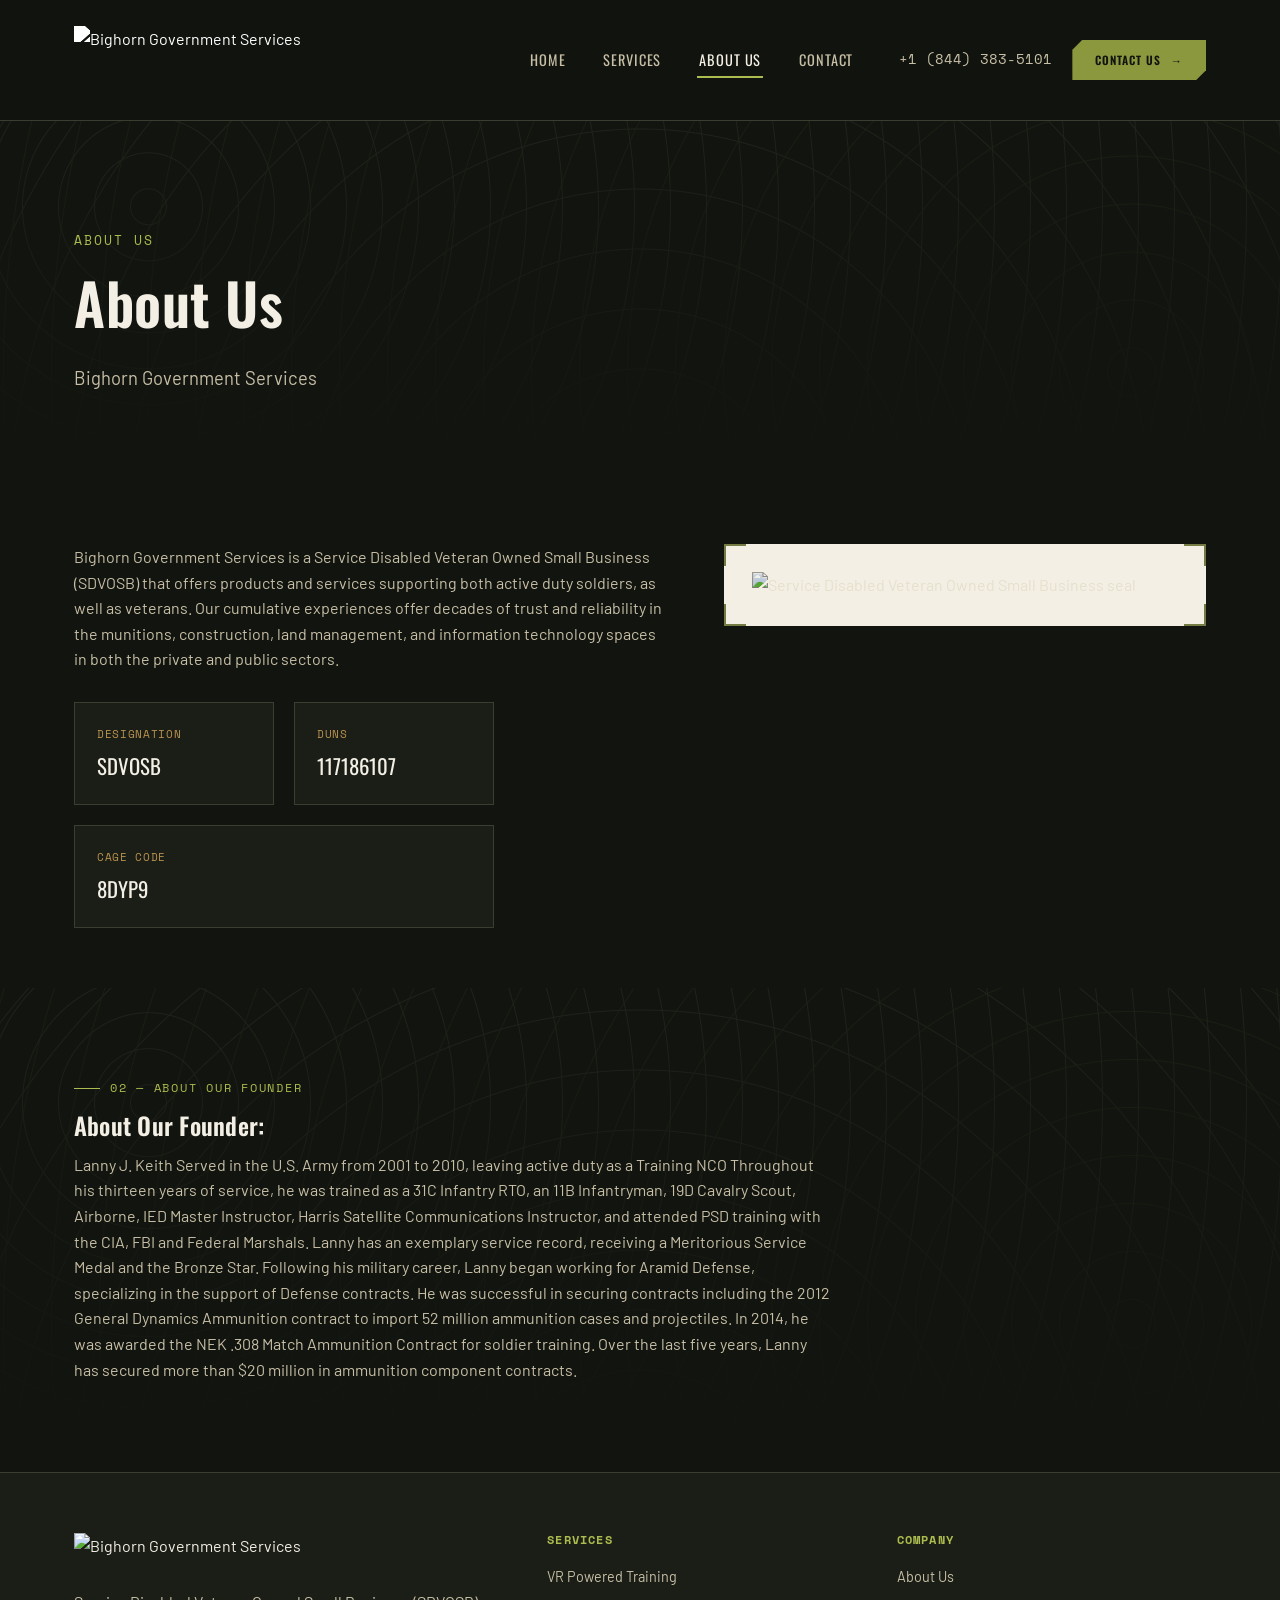
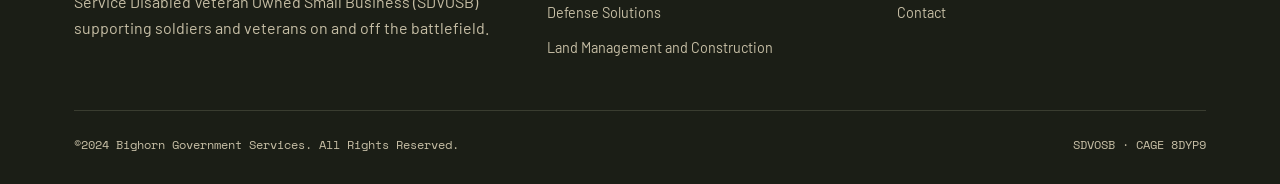
==== commit 5bcf8a61: "Fix SDVOSB seal on About Us: light paper chip instead of multiply-on-dark (was crushing colors to bl" ====
--- a/site/about-us.html
+++ b/site/about-us.html
@@ -59,7 +59,7 @@
           <div class="fact" style="grid-column:1/-1;"><div class="fact-label">CAGE Code</div><div class="fact-value">8DYP9</div></div>
         </div>
       </div>
-      <div class="reticle">
+      <div class="reticle seal-panel">
         <span class="corner tl"></span><span class="corner tr"></span><span class="corner bl"></span><span class="corner br"></span>
         <img class="badge-clean" src="https://bighorngov.com/wp-content/uploads/2019/12/sdv-300x300.jpg" alt="Service Disabled Veteran Owned Small Business seal">
       </div>
--- a/site/assets/css/style.css
+++ b/site/assets/css/style.css
@@ -224,9 +224,19 @@
 .brand img { height: 68px; width: auto; filter: brightness(0) invert(1); }
 
 /* SDVOSB seal is a JPG with a baked-in white square background — multiply
-   blend drops the white against whatever section it sits on (dark or
-   light) without needing a real transparent source file. */
+   blend drops the white against whatever section it sits on. But multiply
+   only reads true against a light backdrop; over the site's near-black
+   background it crushes the seal's own colors toward black too. So on
+   dark sections, give it a small light "paper" chip to sit on (matches
+   the light section the homepage version already lives on) instead of
+   relying on the blend mode alone. */
 .badge-clean { mix-blend-mode: multiply; }
+.seal-panel {
+  background: var(--paper);
+  display: inline-block;
+  padding: 28px;
+}
+.seal-panel .corner { border-color: var(--olive-on-light); }
 
 .nav-cta-wrap { display: flex; align-items: center; gap: 44px; }
 
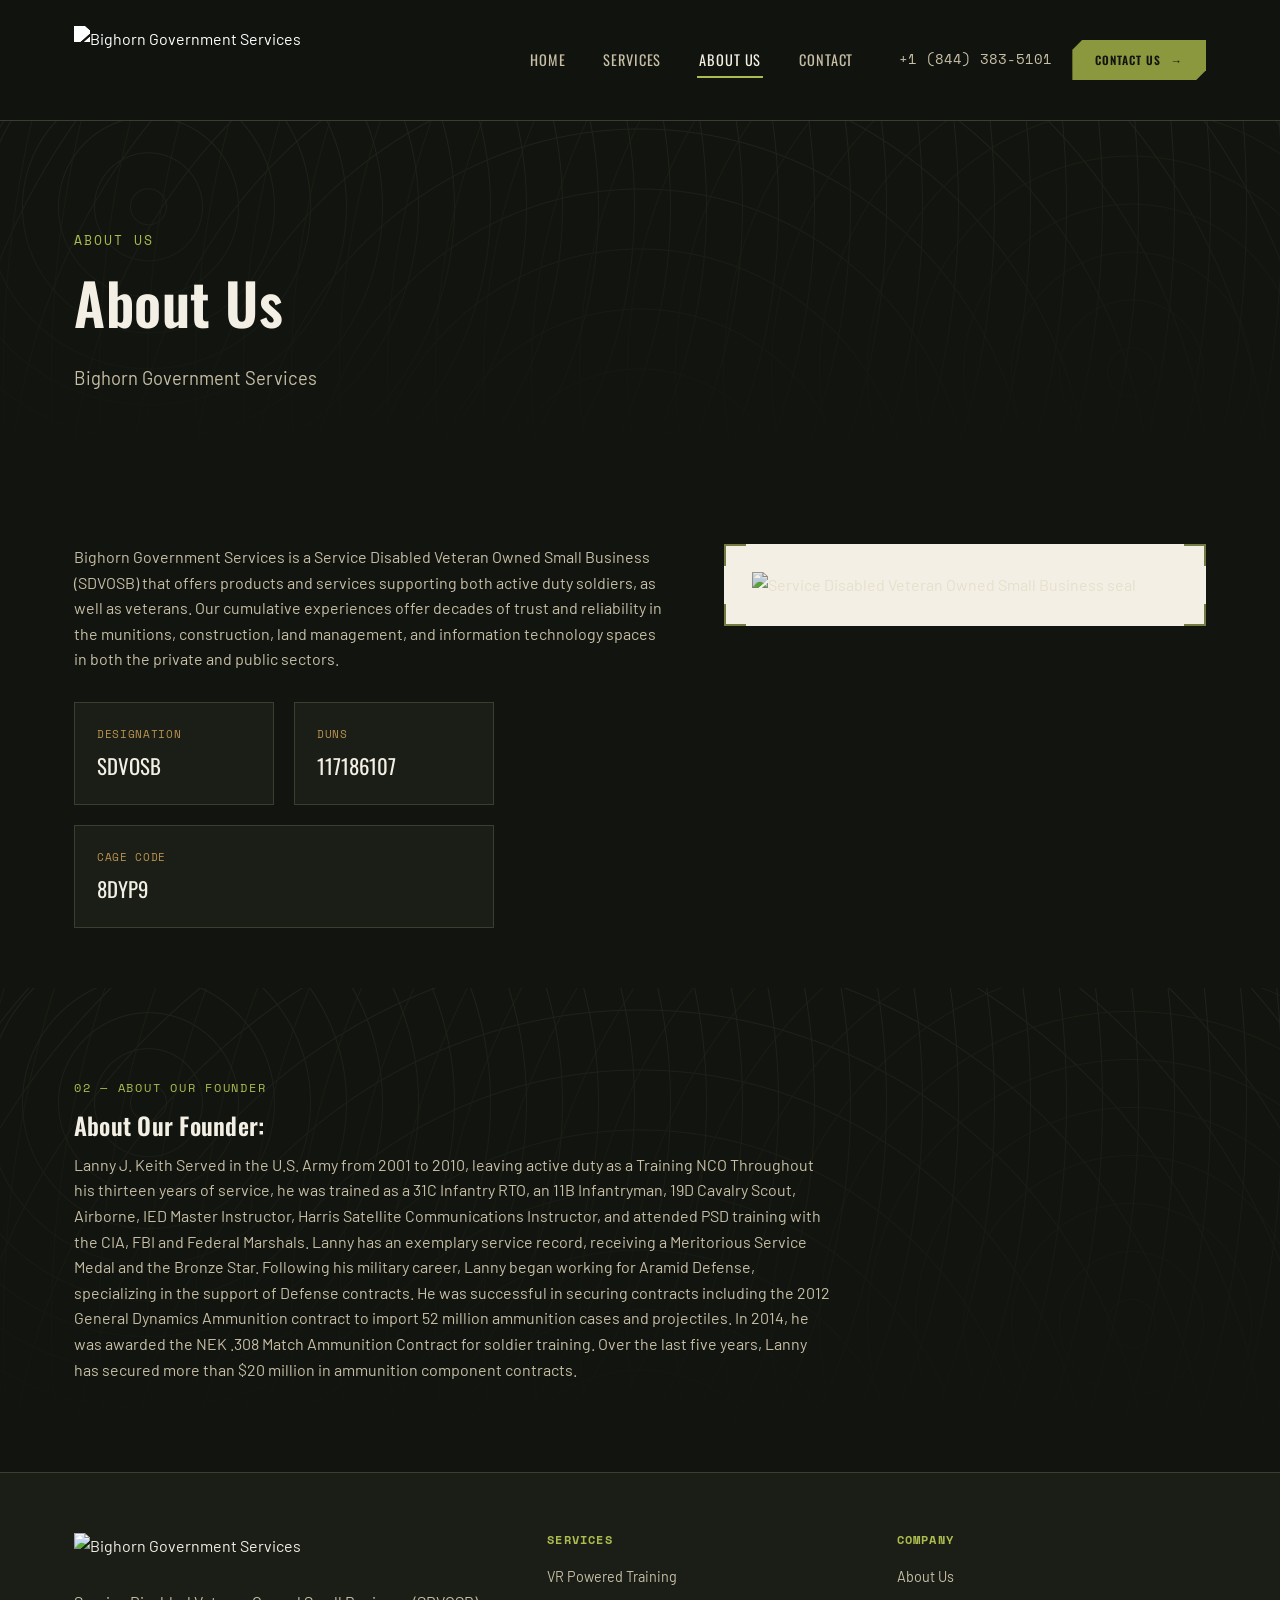
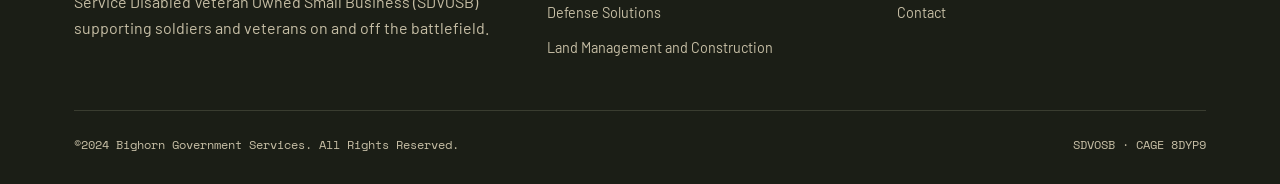
==== commit f372771f: "Mobile nav: real 3-line hamburger icon (animates to X), fix right-alignment (empty nav-cta-wrap was " ====
--- a/site/about-us.html
+++ b/site/about-us.html
@@ -13,7 +13,11 @@
       <a href="index.html" class="brand">
         <img src="https://bighorngov.com/wp-content/uploads/2019/12/Bighorn-Site-Logo.png" alt="Bighorn Government Services">
       </a>
-      <button class="nav-toggle" aria-label="Toggle navigation" aria-expanded="false">MENU</button>
+      <button class="nav-toggle" aria-label="Toggle navigation" aria-expanded="false">
+        <span class="hamburger-line"></span>
+        <span class="hamburger-line"></span>
+        <span class="hamburger-line"></span>
+      </button>
       <div class="nav-cta-wrap">
       <nav class="main-nav">
         <ul>
--- a/site/assets/css/style.css
+++ b/site/assets/css/style.css
@@ -86,17 +86,7 @@
   letter-spacing: 0.14em;
   text-transform: uppercase;
   color: var(--olive-bright);
-  display: flex;
-  align-items: center;
-  gap: 10px;
   margin-bottom: 14px;
-}
-.sec-label::before {
-  content: '';
-  width: 26px;
-  height: 1px;
-  background: var(--olive-bright);
-  display: inline-block;
 }
 
 .eyebrow {
@@ -147,7 +137,6 @@
 .section-light p { color: var(--ink-soft); }
 .section-light .eyebrow,
 .section-light .sec-label { color: var(--olive-on-light); }
-.section-light .sec-label::before { background: var(--olive-on-light); }
 .section-light .btn-primary { background: var(--olive-on-light); color: var(--paper); }
 .section-light .btn-primary:hover { background: var(--ink); }
 
@@ -242,13 +231,26 @@
 
 .nav-toggle {
   display: none;
+  flex-direction: column;
+  align-items: center;
+  justify-content: center;
+  gap: 5px;
   background: transparent;
   border: 1px solid var(--line);
-  color: var(--paper);
-  padding: 8px 10px;
-  font-family: var(--font-mono);
+  padding: 12px 14px;
   cursor: pointer;
-}
+  margin-left: auto;
+}
+.hamburger-line {
+  display: block;
+  width: 20px;
+  height: 2px;
+  background: var(--paper);
+  transition: transform 0.2s ease, opacity 0.2s ease;
+}
+.nav-toggle[aria-expanded="true"] .hamburger-line:nth-child(1) { transform: translateY(7px) rotate(45deg); }
+.nav-toggle[aria-expanded="true"] .hamburger-line:nth-child(2) { opacity: 0; }
+.nav-toggle[aria-expanded="true"] .hamburger-line:nth-child(3) { transform: translateY(-7px) rotate(-45deg); }
 
 .main-nav > ul {
   list-style: none;
@@ -592,7 +594,8 @@
 }
 
 @media (max-width: 760px) {
-  .nav-toggle { display: inline-block; }
+  .nav-toggle { display: inline-flex; }
+  .nav-cta-wrap { display: contents; }
   .main-nav {
     display: none;
     position: absolute;
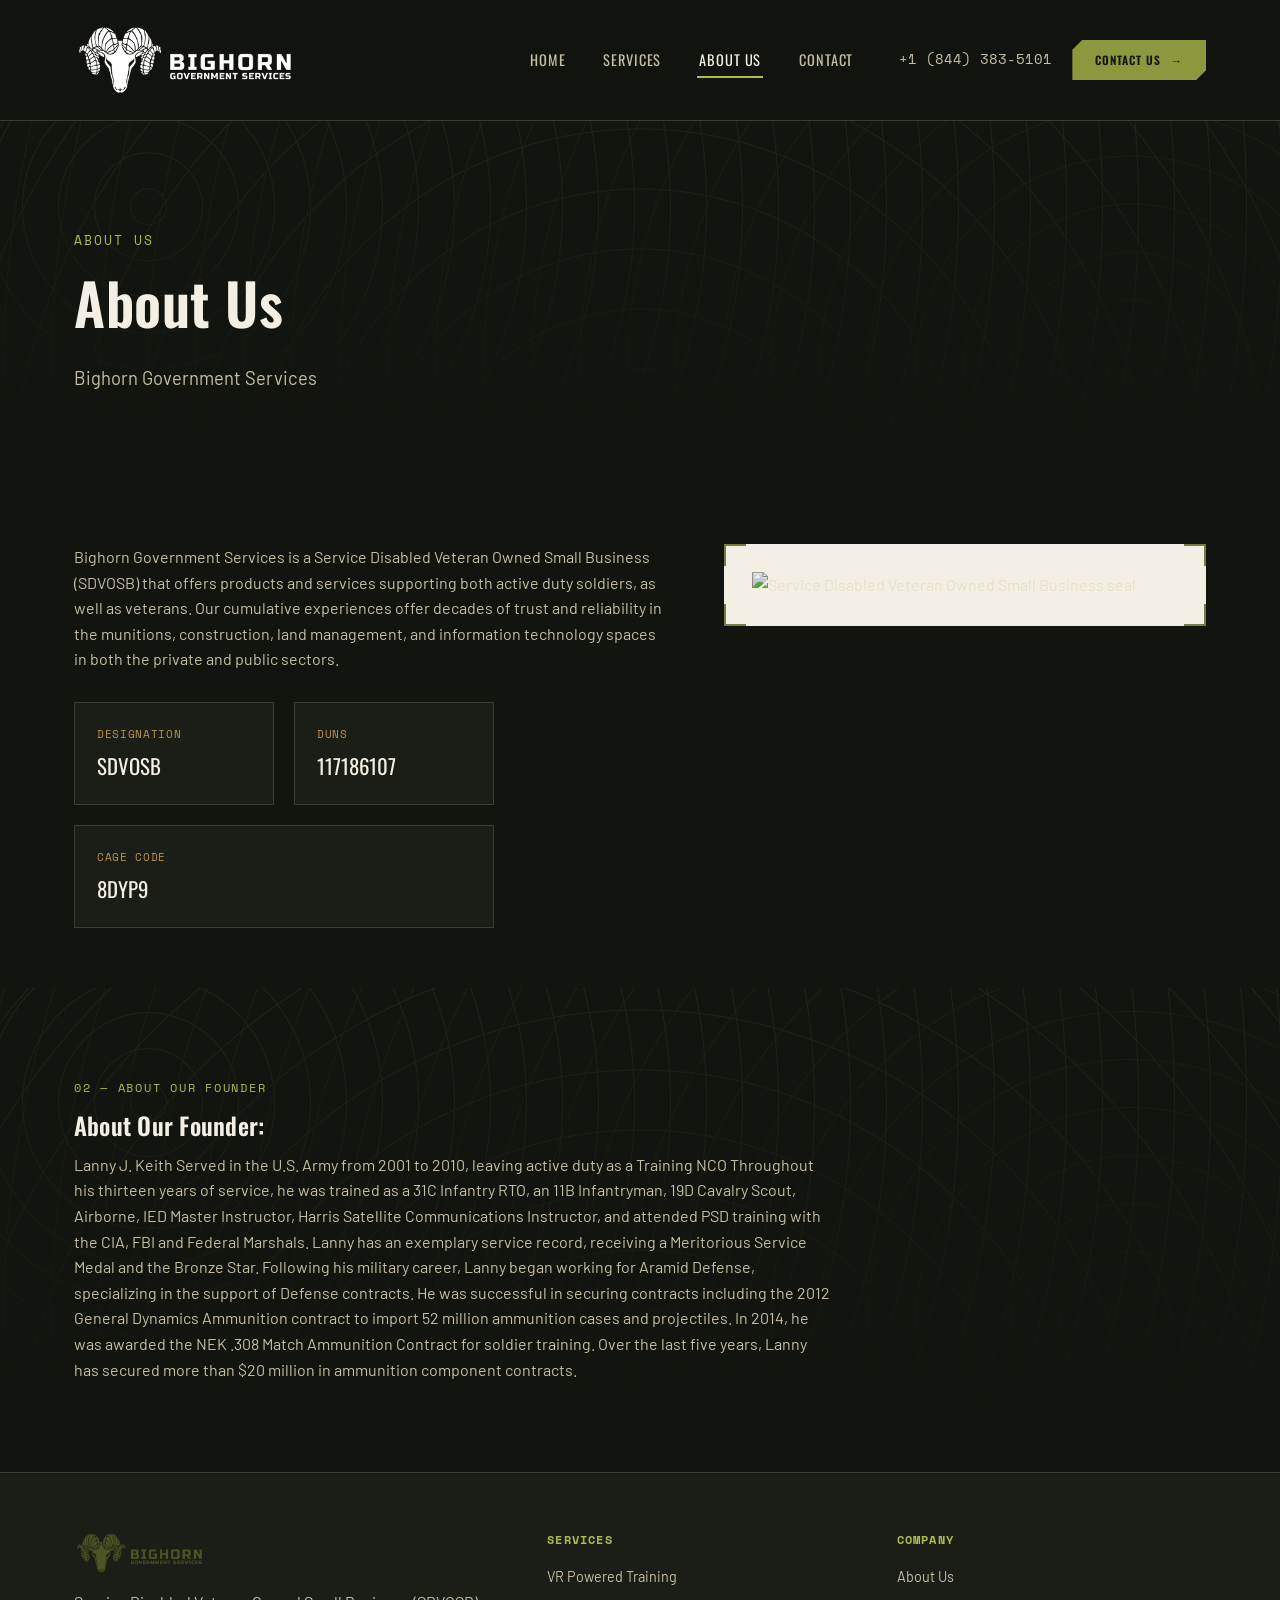
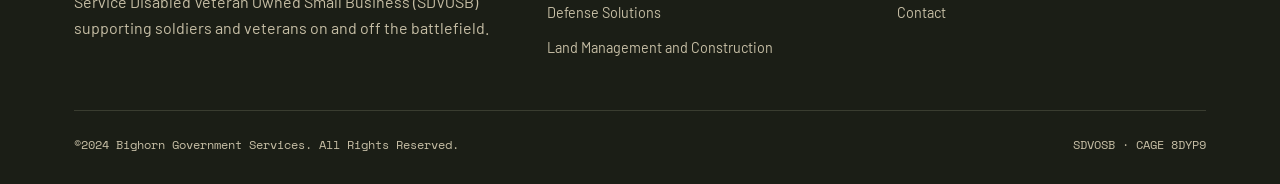
==== commit 0fc5faa2: "Localize header/footer logo — old host is down, was hotlinking directly to bighorngov.com" ====
--- a/site/about-us.html
+++ b/site/about-us.html
@@ -11,7 +11,7 @@
   <header class="site-header">
     <div class="container">
       <a href="index.html" class="brand">
-        <img src="https://bighorngov.com/wp-content/uploads/2019/12/Bighorn-Site-Logo.png" alt="Bighorn Government Services">
+        <img src="assets/images/bighorn-logo.png" alt="Bighorn Government Services">
       </a>
       <button class="nav-toggle" aria-label="Toggle navigation" aria-expanded="false">
         <span class="hamburger-line"></span>
@@ -82,7 +82,7 @@
     <div class="container">
       <div class="footer-grid">
         <div>
-          <img src="https://bighorngov.com/wp-content/uploads/2019/12/Bighorn-Site-Logo.png" alt="Bighorn Government Services" style="height:40px;margin-bottom:16px;">
+          <img src="assets/images/bighorn-logo.png" alt="Bighorn Government Services" style="height:40px;margin-bottom:16px;">
           <p>Service Disabled Veteran Owned Small Business (SDVOSB) supporting soldiers and veterans on and off the battlefield.</p>
         </div>
         <div>
--- a/site/assets/css/style.css
+++ b/site/assets/css/style.css
@@ -525,7 +525,7 @@
   color: var(--sand);
   margin-bottom: 8px;
 }
-.form-field input, .form-field textarea, .form-field select {
+.form-field input:not([type="checkbox"]):not([type="radio"]), .form-field textarea, .form-field select {
   width: 100%;
   background: var(--bg-deep);
   border: 1px solid var(--line);
@@ -535,11 +535,18 @@
   font-size: 0.95rem;
 }
 .form-field textarea { resize: vertical; min-height: 120px; }
-.checkbox-row { display: flex; flex-wrap: wrap; gap: 18px; }
+.checkbox-row { display: flex; flex-wrap: wrap; gap: 18px; margin-top: 8px; }
+.checkbox-row input[type="checkbox"] {
+  width: 16px;
+  height: 16px;
+  flex-shrink: 0;
+  accent-color: var(--olive-bright);
+}
 .checkbox-row label {
   display: flex;
   align-items: center;
   gap: 8px;
+  margin-bottom: 0;
   font-family: var(--font-body);
   font-size: 0.9rem;
   color: var(--sand);
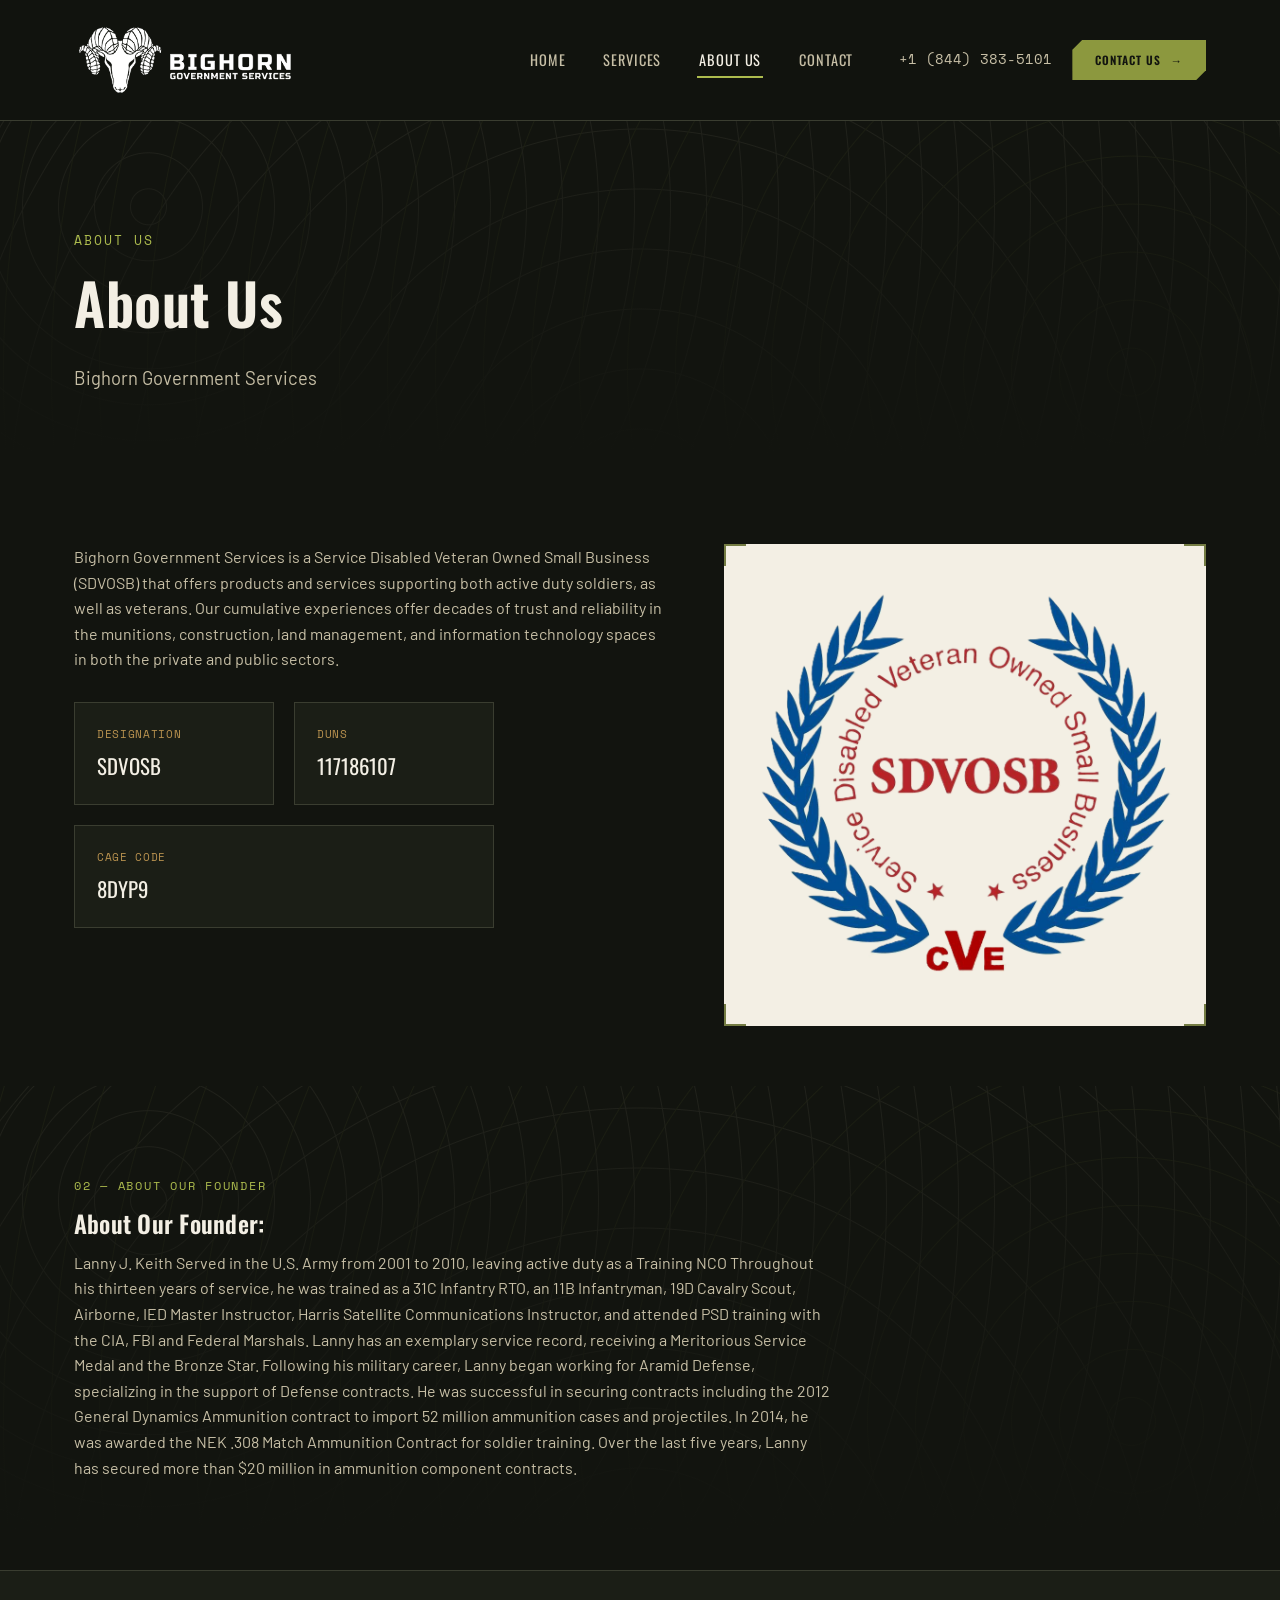
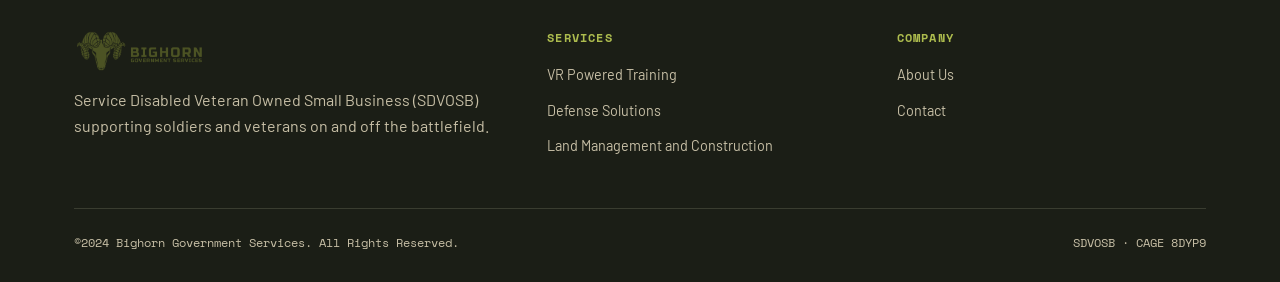
==== commit 6b4c476a: "Localize SDVOSB seal image — was hotlinked to now-dead bighorngov.com" ====
--- a/site/about-us.html
+++ b/site/about-us.html
@@ -65,7 +65,7 @@
       </div>
       <div class="reticle seal-panel">
         <span class="corner tl"></span><span class="corner tr"></span><span class="corner bl"></span><span class="corner br"></span>
-        <img class="badge-clean" src="https://bighorngov.com/wp-content/uploads/2019/12/sdv-300x300.jpg" alt="Service Disabled Veteran Owned Small Business seal">
+        <img class="badge-clean" src="assets/images/sdvosb-seal.png" alt="Service Disabled Veteran Owned Small Business seal">
       </div>
     </div>
   </section>
